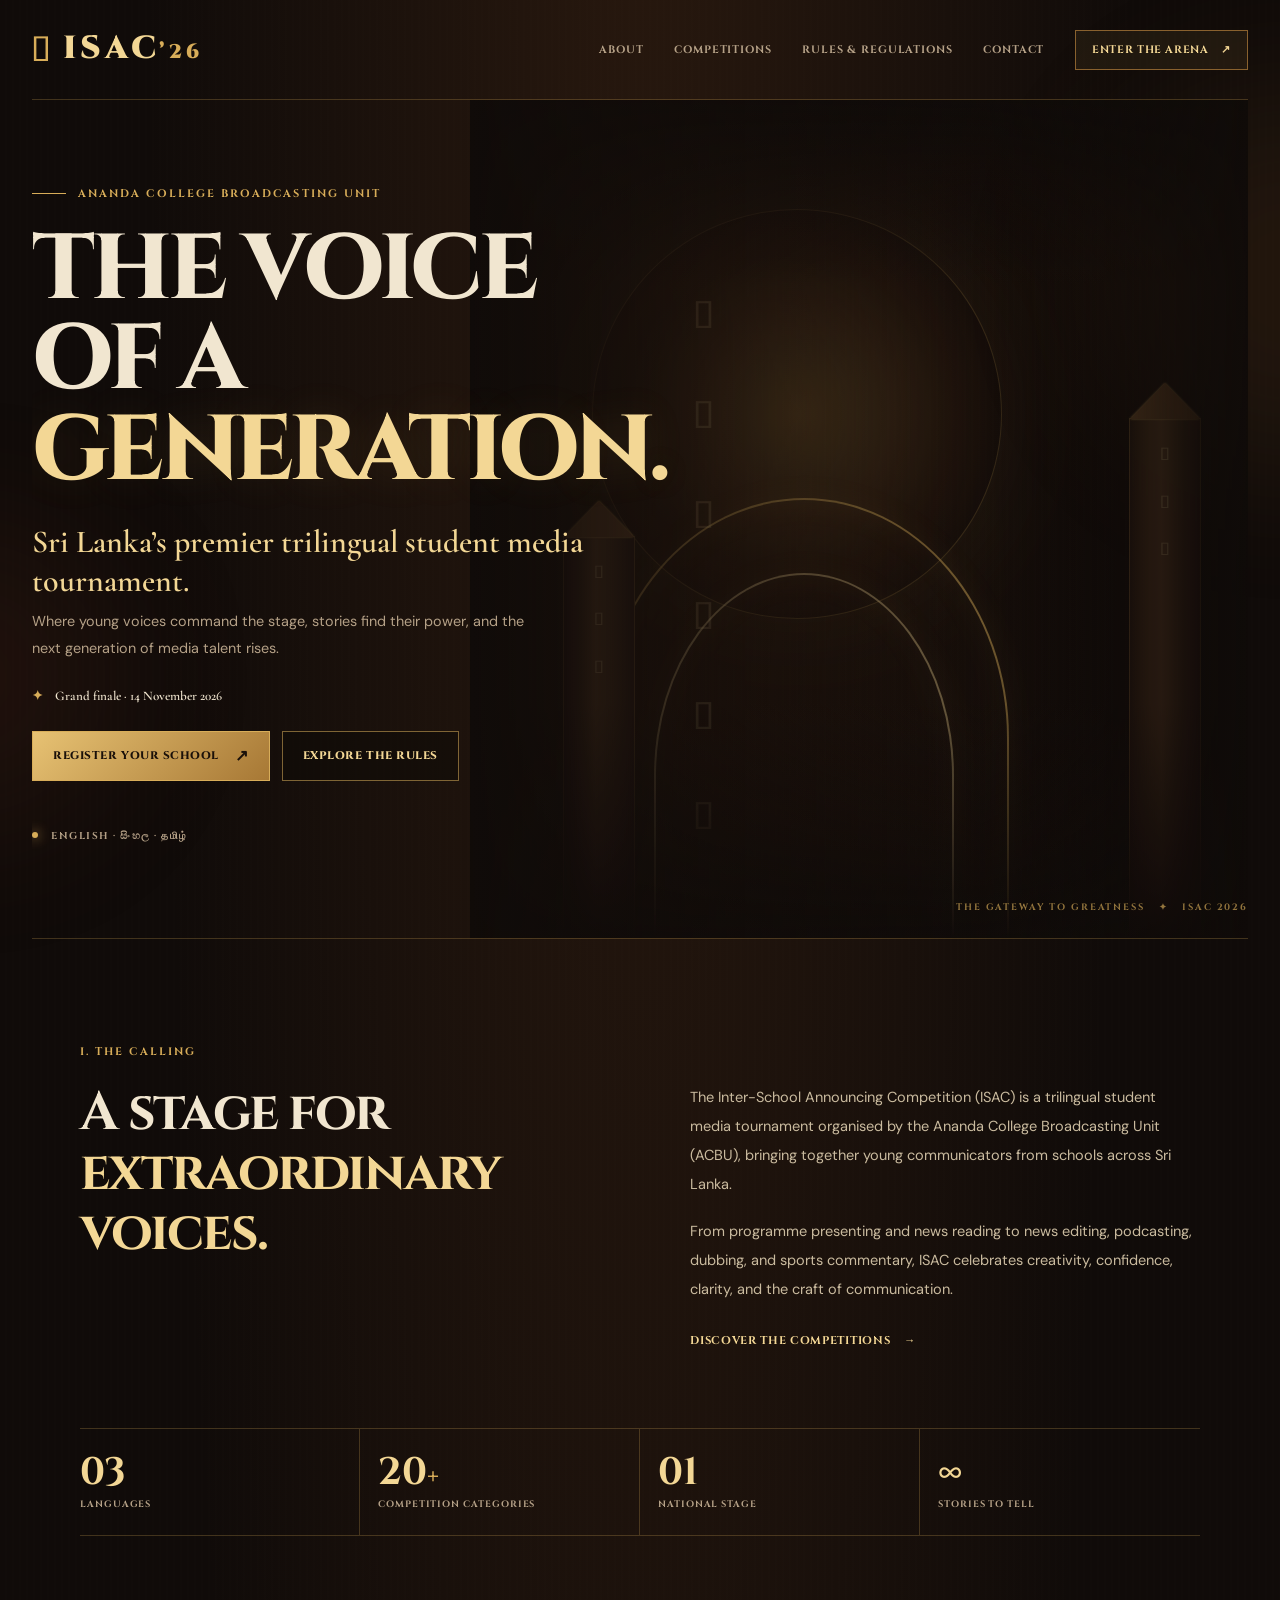
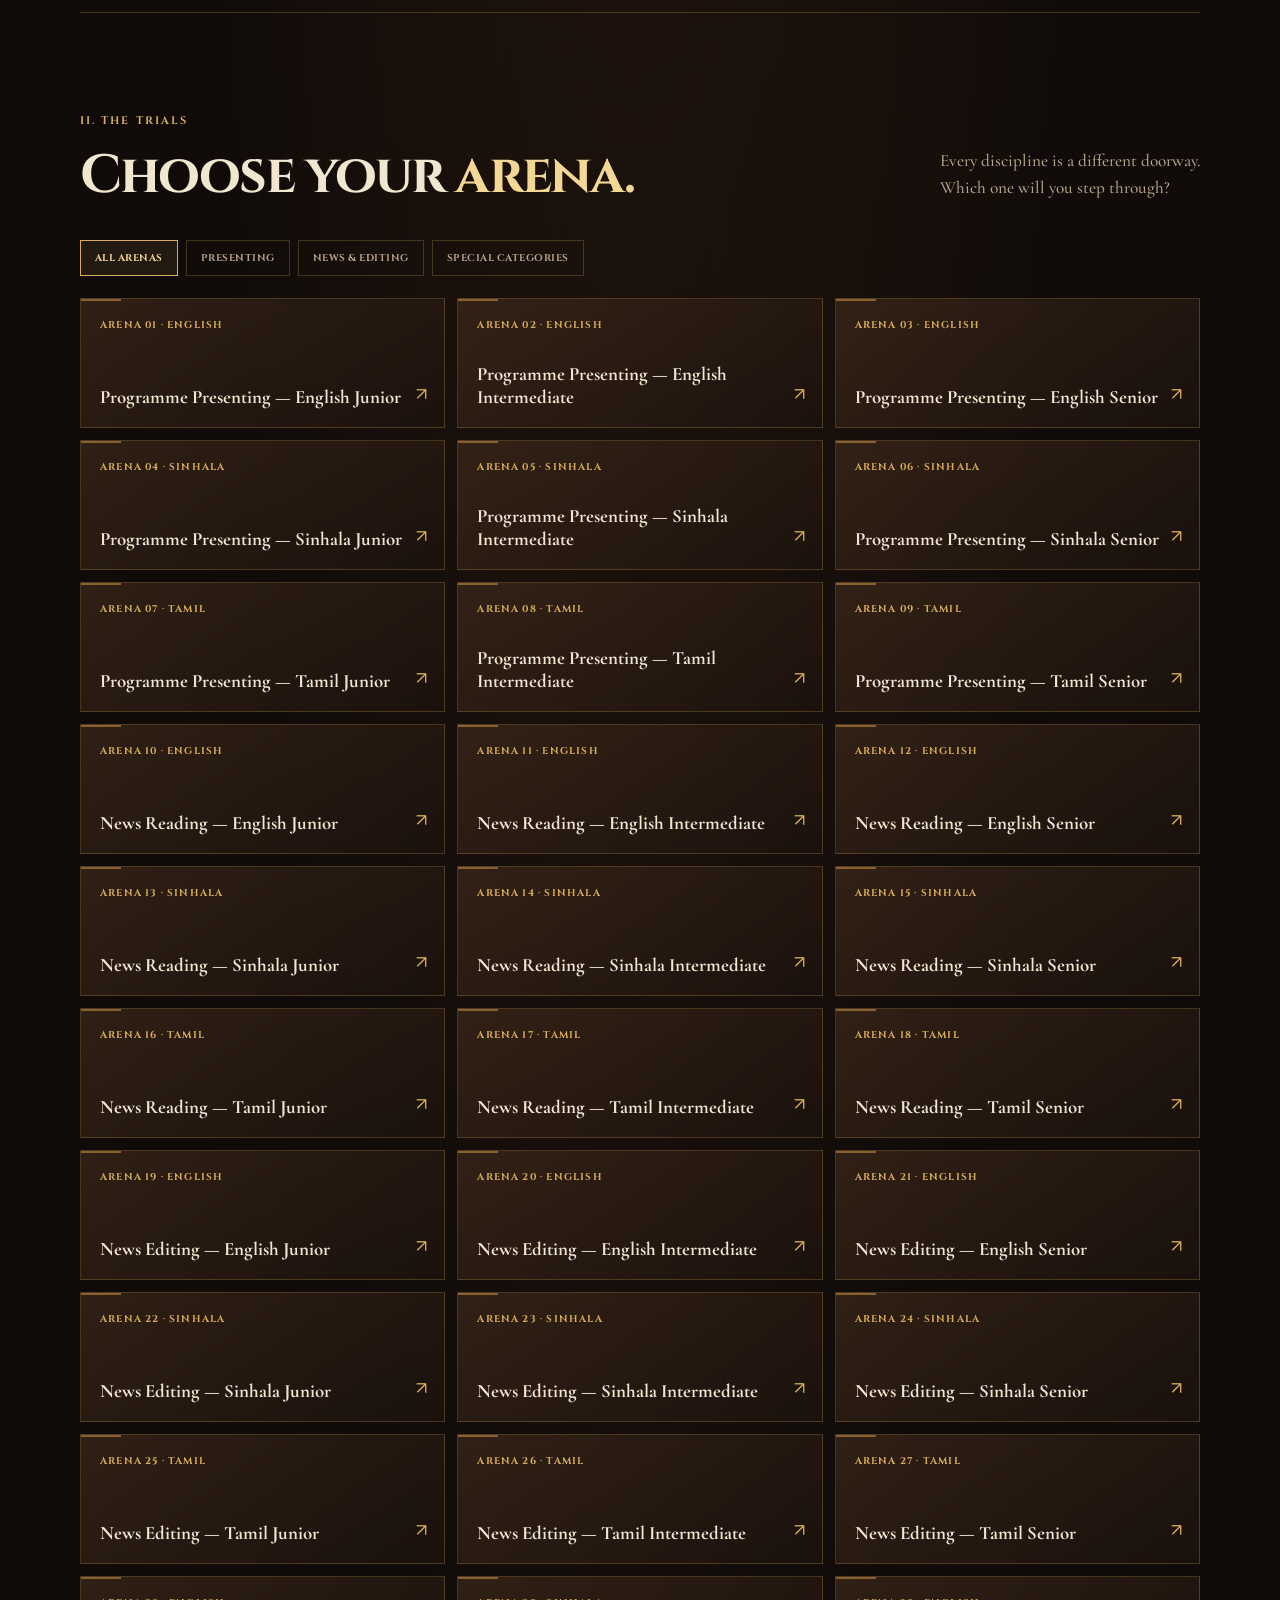
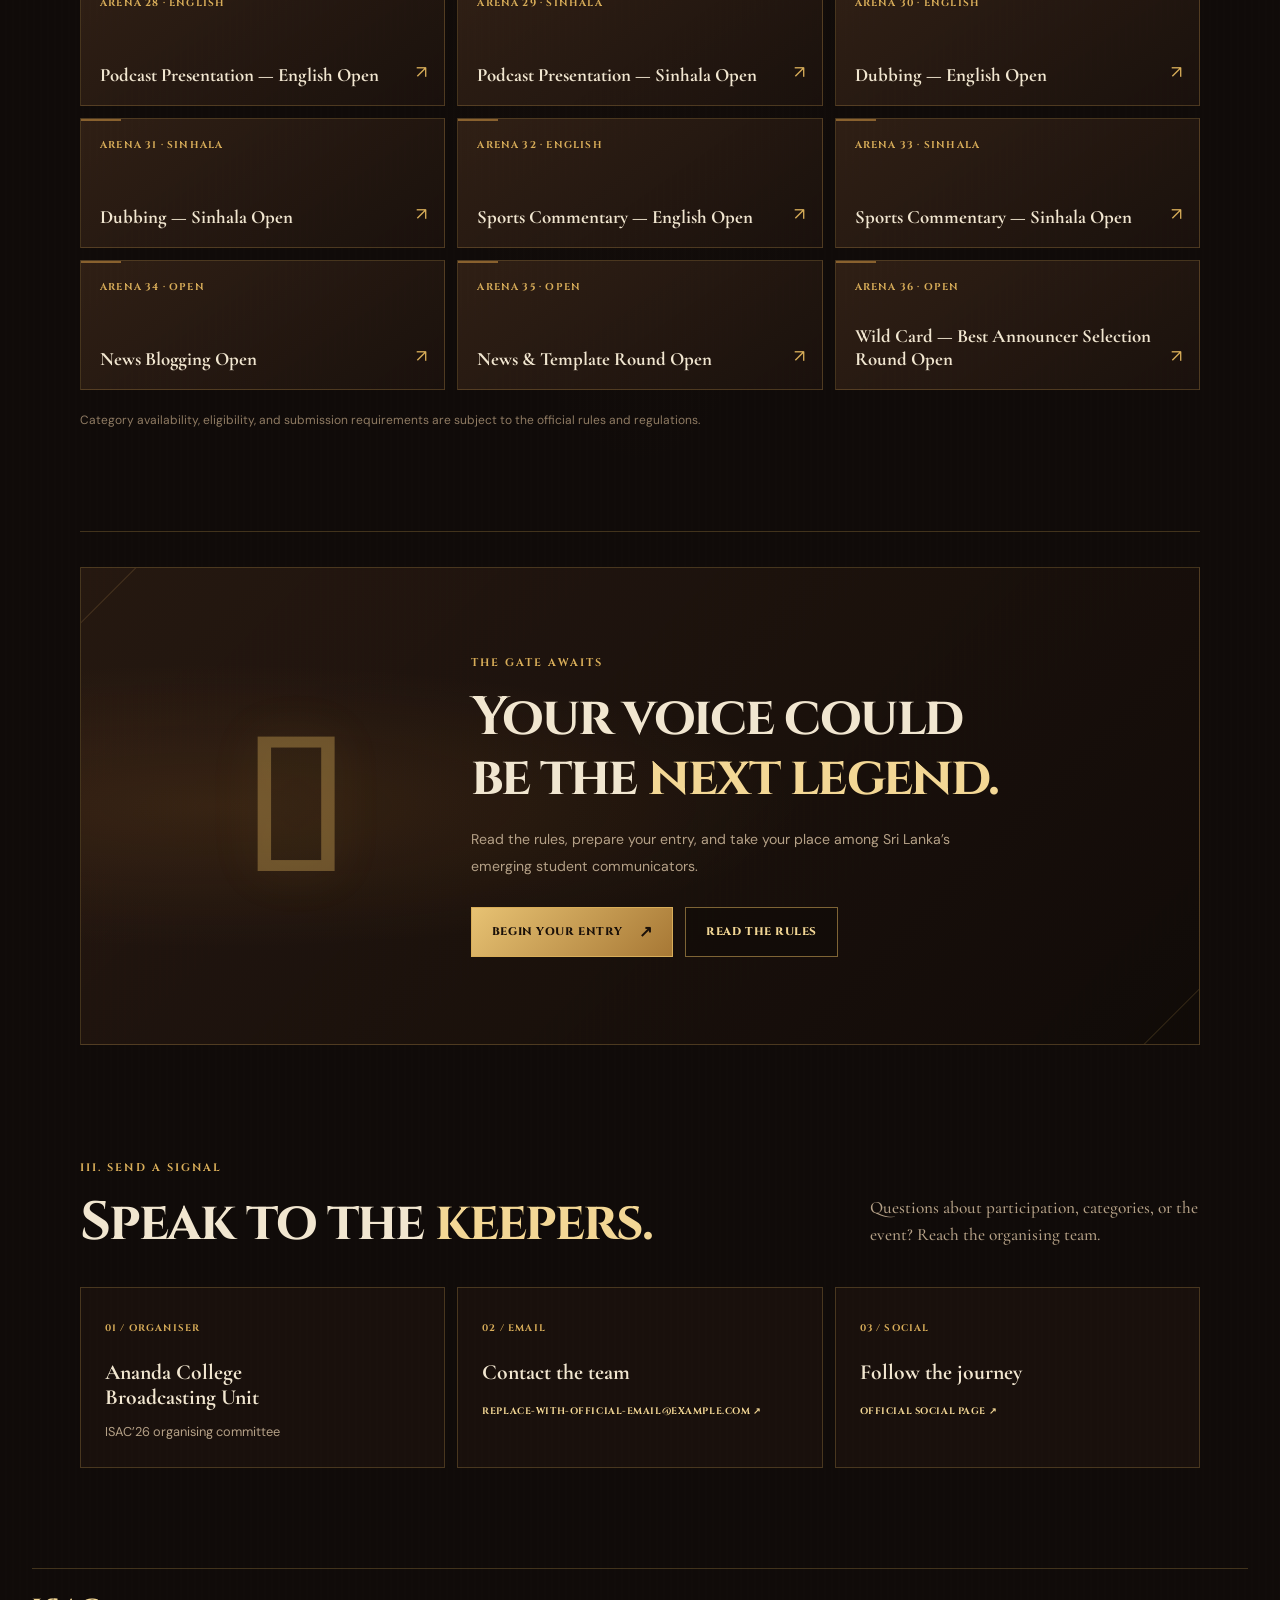
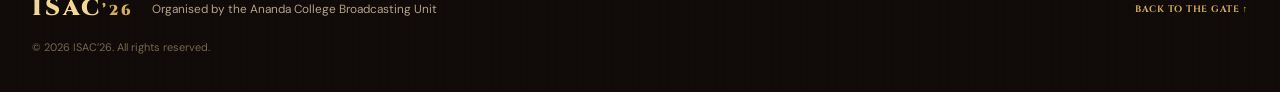
==== index.html @ d2444d07 "Add files via upload" ====
<!DOCTYPE html>
<html lang="en">
<head>
  <meta charset="UTF-8">
  <meta name="viewport" content="width=device-width, initial-scale=1">
  <meta name="theme-color" content="#100b09">
  <meta name="description" content="ISAC’26 — Sri Lanka's premier trilingual student media tournament, organised by the Ananda College Broadcasting Unit.">
  <title>ISAC’26 | Inter-School Announcing Competition</title>
  <link rel="preconnect" href="https://fonts.googleapis.com">
  <link rel="preconnect" href="https://fonts.gstatic.com" crossorigin>
  <link href="https://fonts.googleapis.com/css2?family=Cinzel:wght@400;500;600;700;800;900&family=Cormorant+Garamond:wght@400;500;600;700&family=DM+Sans:wght@400;500;600;700&display=swap" rel="stylesheet">
  <link rel="stylesheet" href="style.css">
</head>
<body>
  <div class="ambient ambient-one" aria-hidden="true"></div>
  <div class="ambient ambient-two" aria-hidden="true"></div>
  <header class="site-header">
    <a class="brand" href="#home" aria-label="ISAC home">
      <span class="brand-mark">𓂀</span>
      <span class="brand-name">ISAC<span>’26</span></span>
    </a>
    <button class="menu-toggle" id="menuToggle" aria-label="Toggle navigation" aria-expanded="false">
      <span></span><span></span><span></span>
    </button>
    <nav class="nav-links" id="navLinks" aria-label="Main navigation">
      <a href="#about">About</a>
      <a href="#competitions">Competitions</a>
      <a href="rules.html">Rules &amp; Regulations</a>
      <a href="#contact">Contact</a>
      <button class="nav-register" data-open-auth="register">Enter the Arena <span>↗</span></button>
    </nav>
  </header>

  <main>
    <section class="hero" id="home">
      <div class="hero-art" aria-hidden="true">
        <div class="sun-disc"></div>
        <div class="portal portal-outer"></div>
        <div class="portal portal-inner"></div>
        <div class="obelisk obelisk-left"></div>
        <div class="obelisk obelisk-right"></div>
        <div class="hieroglyphs">𓋹 𓆣 𓂀 𓊹 𓃭 𓆣</div>
      </div>
      <div class="hero-content">
        <p class="eyebrow"><span class="eyebrow-line"></span> ANANDA COLLEGE BROADCASTING UNIT</p>
        <h1>THE VOICE<br>OF A <em>GENERATION.</em></h1>
        <p class="hero-subtitle">Sri Lanka’s premier trilingual student media tournament.</p>
        <p class="hero-description">Where young voices command the stage, stories find their power, and the next generation of media talent rises.</p>
        <div class="hero-meta">
          <span class="meta-symbol">✦</span>
          <span id="eventDate">Grand finale · 14 November 2026</span>
        </div>
        <div class="hero-actions">
          <button class="button button-gold" data-open-auth="register">Register your school <span>↗</span></button>
          <a class="button button-outline" href="rules.html">Explore the rules</a>
        </div>
        <div class="hero-footnote"><span class="live-dot"></span> ENGLISH · සිංහල · தமிழ்</div>
      </div>
      <div class="hero-caption" aria-hidden="true">THE GATEWAY TO GREATNESS <span>✦</span> ISAC 2026</div>
    </section>

    <section class="intro section-wrap" id="about">
      <div class="section-kicker">I. THE CALLING</div>
      <div class="intro-grid">
        <div>
          <h2>A stage for<br><em>extraordinary voices.</em></h2>
        </div>
        <div class="intro-copy">
          <p> The Inter-School Announcing Competition (ISAC) is a trilingual student media tournament organised by the Ananda College Broadcasting Unit (ACBU), bringing together young communicators from schools across Sri Lanka.</p>
          <p>From programme presenting and news reading to news editing, podcasting, dubbing, and sports commentary, ISAC celebrates creativity, confidence, clarity, and the craft of communication.</p>
          <a class="text-link" href="#competitions">Discover the competitions <span>→</span></a>
        </div>
      </div>
      <div class="stats-row">
        <div class="stat"><strong>03</strong><span>LANGUAGES</span></div>
        <div class="stat"><strong>20<span>+</span></strong><span>COMPETITION CATEGORIES</span></div>
        <div class="stat"><strong>01</strong><span>NATIONAL STAGE</span></div>
        <div class="stat"><strong>∞</strong><span>STORIES TO TELL</span></div>
      </div>
    </section>

    <section class="competitions section-wrap" id="competitions">
      <div class="section-heading">
        <div>
          <div class="section-kicker">II. THE TRIALS</div>
          <h2>Choose your <em>arena.</em></h2>
        </div>
        <p>Every discipline is a different doorway.<br>Which one will you step through?</p>
      </div>
      <div class="filter-row" role="group" aria-label="Filter competitions">
        <button class="filter-button active" data-filter="all">All arenas</button>
        <button class="filter-button" data-filter="presenting">Presenting</button>
        <button class="filter-button" data-filter="news">News &amp; Editing</button>
        <button class="filter-button" data-filter="special">Special categories</button>
      </div>
      <div class="competition-grid" id="competitionGrid"></div>
      <p class="category-note">Category availability, eligibility, and submission requirements are subject to the official rules and regulations.</p>
    </section>

    <section class="callout section-wrap">
      <div class="callout-frame">
        <div class="callout-symbol" aria-hidden="true">𓂀</div>
        <div class="callout-copy">
          <div class="section-kicker">THE GATE AWAITS</div>
          <h2>Your voice could<br>be the <em>next legend.</em></h2>
          <p>Read the rules, prepare your entry, and take your place among Sri Lanka’s emerging student communicators.</p>
          <div class="hero-actions">
            <button class="button button-gold" data-open-auth="register">Begin your entry <span>↗</span></button>
            <a class="button button-outline" href="rules.html">Read the rules</a>
          </div>
        </div>
      </div>
    </section>

    <section class="contact section-wrap" id="contact">
      <div class="section-heading">
        <div>
          <div class="section-kicker">III. SEND A SIGNAL</div>
          <h2>Speak to the <em>keepers.</em></h2>
        </div>
        <p>Questions about participation, categories, or the event? Reach the organising team.</p>
      </div>
      <div class="contact-grid">
        <div class="contact-card">
          <span class="contact-index">01 / ORGANISER</span>
          <h3>Ananda College<br>Broadcasting Unit</h3>
          <p>ISAC’26 organising committee</p>
        </div>
        <div class="contact-card">
          <span class="contact-index">02 / EMAIL</span>
          <h3 id="contactEmailTitle">Contact the team</h3>
          <a class="text-link" id="contactEmailLink" href="mailto:replace-with-official-email@example.com">replace-with-official-email@example.com ↗</a>
        </div>
        <div class="contact-card">
          <span class="contact-index">03 / SOCIAL</span>
          <h3>Follow the journey</h3>
          <a class="text-link" id="socialLink" href="#" target="_blank" rel="noopener">Official social page ↗</a>
        </div>
      </div>
    </section>
  </main>

  <footer class="site-footer">
    <a class="footer-brand" href="#home">ISAC<span>’26</span></a>
    <p>Organised by the Ananda College Broadcasting Unit</p>
    <a href="#home" class="back-top">BACK TO THE GATE ↑</a>
    <small>© <span id="year"></span> ISAC’26. All rights reserved.</small>
  </footer>

  <div class="modal-backdrop" id="authModal" hidden>
    <section class="auth-modal" role="dialog" aria-modal="true" aria-labelledby="authTitle">
      <button class="modal-close" id="closeModal" aria-label="Close dialog">×</button>
      <div class="modal-eye">𓂀</div>
      <p class="section-kicker">THE REGISTRATION GATE</p>
      <h2 id="authTitle">Enter the <em>arena.</em></h2>
      <p class="modal-intro">This is a front-end preview. Connect a registration service before collecting real contestant information.</p>
      <div class="auth-tabs">
        <button class="auth-tab active" data-auth-tab="register">Register interest</button>
        <button class="auth-tab" data-auth-tab="login">Participant login</button>
      </div>
      <form id="authForm">
        <label for="fullName">Full name</label>
        <input id="fullName" name="fullName" autocomplete="name" placeholder="Enter your name" required>
        <label for="email">Email address</label>
        <input id="email" name="email" type="email" autocomplete="email" placeholder="you@example.com" required>
        <div id="registerFields">
          <label for="school">School</label>
          <input id="school" name="school" placeholder="Your school name" required>
          <label for="category">Preferred category</label>
          <select id="category" name="category" required></select>
        </div>
        <button class="button button-gold modal-submit" type="submit" id="authSubmit">Submit interest <span>↗</span></button>
        <p class="form-message" id="formMessage" role="status"></p>
      </form>
      <p class="modal-footnote">No passwords are collected or stored by this demo.</p>
    </section>
  </div>

  <script src="config.js"></script>
  <script src="app.js"></script>
</body>
</html>
---- style.css ----
@import url('https://fonts.googleapis.com/css2?family=Cinzel:wght@400;500;600;700;800;900&family=Cormorant+Garamond:wght@400;500;600;700&family=DM+Sans:wght@400;500;600;700&display=swap');

:root {
  --black: #100b09;
  --black-soft: #17100c;
  --stone: #291a13;
  --stone-light: #3b281c;
  --gold: #d8ad59;
  --gold-light: #f3d795;
  --gold-deep: #89612e;
  --ivory: #f1e6d0;
  --muted: #b5a187;
  --line: rgba(216, 173, 89, .25);
  --serif: "Cormorant Garamond", Georgia, serif;
  --display: "Cinzel", Georgia, serif;
  --sans: "DM Sans", Arial, sans-serif;
}

* { box-sizing: border-box; }
html { scroll-behavior: smooth; scroll-padding-top: 90px; }
body {
  margin: 0; min-width: 320px; overflow-x: hidden;
  color: var(--ivory); background: var(--black);
  font-family: var(--sans); line-height: 1.7;
  background-image:
    radial-gradient(ellipse at 50% -10%, rgba(128, 73, 34, .22), transparent 55%),
    repeating-linear-gradient(90deg, transparent 0 5px, rgba(255,220,150,.012) 6px, transparent 7px);
}
a { color: inherit; }
button, input, select { font: inherit; }
button { cursor: pointer; }
::selection { background: var(--gold); color: var(--black); }
:focus-visible { outline: 2px solid var(--gold-light); outline-offset: 4px; }

.ambient { position: fixed; z-index: -1; pointer-events: none; border-radius: 50%; filter: blur(80px); opacity: .12; }
.ambient-one { width: 380px; height: 380px; background: #a36b30; top: 10%; right: -200px; }
.ambient-two { width: 300px; height: 300px; background: #9a4423; bottom: 8%; left: -180px; }

.site-header {
  width: min(1240px, calc(100% - 64px)); margin: 0 auto; min-height: 100px;
  display: flex; align-items: center; justify-content: space-between; gap: 28px;
  border-bottom: 1px solid var(--line); position: relative; z-index: 10;
}
.brand { display: flex; align-items: center; gap: 13px; text-decoration: none; }
.brand-mark { font-size: 2.2rem; color: var(--gold); line-height: 1; }
.brand-name, .footer-brand { font: 900 2rem/1 var(--display); letter-spacing: .12em; color: var(--gold-light); }
.brand-name span, .footer-brand span { color: var(--gold); font-size: .62em; }
.nav-links { display: flex; align-items: center; gap: clamp(15px, 2.4vw, 32px); }
.nav-links > a {
  text-decoration: none; color: var(--muted); font: 700 .67rem var(--display);
  text-transform: uppercase; letter-spacing: .08em; transition: color .2s;
}
.nav-links > a:hover { color: var(--gold-light); }
.nav-register {
  padding: 12px 16px; border: 1px solid var(--gold-deep); color: var(--gold-light);
  background: rgba(216,173,89,.08); font: 700 .67rem var(--display); text-transform: uppercase;
  letter-spacing: .06em; transition: background .2s, border-color .2s;
}
.nav-register span { padding-left: 9px; }
.nav-register:hover { background: rgba(216,173,89,.18); border-color: var(--gold); }
.menu-toggle { display: none; }

.hero {
  min-height: 690px; width: min(1240px, calc(100% - 64px)); margin: 0 auto;
  position: relative; display: flex; align-items: center; isolation: isolate;
  border-bottom: 1px solid var(--line); overflow: hidden;
}
.hero-content { position: relative; z-index: 2; width: min(650px, 65%); padding: 86px 0 95px; }
.eyebrow, .section-kicker {
  color: var(--gold); font: 700 .68rem var(--display); letter-spacing: .19em; text-transform: uppercase;
}
.eyebrow { display: flex; align-items: center; gap: 12px; margin: 0 0 24px; }
.eyebrow-line { display: inline-block; width: 34px; height: 1px; background: var(--gold); }
.hero h1 { margin: 0; color: var(--ivory); font: 800 clamp(3rem, 7.2vw, 6.5rem)/.98 var(--display); letter-spacing: -.045em; }
h1 em, h2 em { color: var(--gold-light); font-style: normal; }
.hero h1 em { text-shadow: 0 0 40px rgba(216,173,89,.12); }
.hero-subtitle { margin: 26px 0 8px; max-width: 580px; color: var(--gold-light); font: 600 clamp(1.35rem, 2.7vw, 2rem)/1.22 var(--serif); }
.hero-description { margin: 0; max-width: 520px; color: var(--muted); font-size: .9rem; line-height: 1.9; }
.hero-meta { margin-top: 25px; color: var(--ivory); font: 600 .82rem var(--serif); }
.meta-symbol { color: var(--gold); margin-right: 9px; }
.hero-actions { display: flex; flex-wrap: wrap; gap: 12px; margin-top: 27px; }
.button {
  display: inline-flex; align-items: center; justify-content: center; gap: 16px;
  min-height: 48px; padding: 13px 20px; text-decoration: none;
  font: 800 .69rem var(--display); letter-spacing: .05em; text-transform: uppercase;
  border: 1px solid var(--gold); transition: transform .2s, box-shadow .2s, background .2s;
}
.button span { font-size: 1rem; }
.button:hover { transform: translateY(-2px); box-shadow: 0 9px 28px rgba(0,0,0,.25); }
.button-gold { background: linear-gradient(135deg, #e7c273, #a77835); color: #1a1009; }
.button-gold:hover { background: linear-gradient(135deg, #f6dfa0, #c39245); }
.button-outline { background: rgba(16,11,9,.55); color: var(--gold-light); border-color: rgba(216,173,89,.55); }
.button-outline:hover { background: rgba(216,173,89,.12); }
.hero-footnote { margin-top: 48px; color: var(--muted); font: 700 .62rem var(--display); letter-spacing: .15em; }
.live-dot { display: inline-block; width: 6px; height: 6px; margin: 0 10px 1px 0; border-radius: 50%; background: var(--gold); box-shadow: 0 0 12px var(--gold); }

.hero-art { position: absolute; z-index: -1; inset: 0 0 0 36%; overflow: hidden; opacity: .92; }
.hero-art::before {
  content: ""; position: absolute; inset: 0;
  background: linear-gradient(90deg, var(--black) 0%, rgba(16,11,9,.82) 12%, rgba(16,11,9,.08) 66%, var(--black) 100%),
    linear-gradient(0deg, var(--black) 0%, transparent 28%, transparent 78%, var(--black) 100%);
  z-index: 3;
}
.sun-disc {
  position: absolute; width: min(36vw, 410px); aspect-ratio: 1; border-radius: 50%;
  top: 13%; left: 42%; transform: translateX(-50%);
  background: radial-gradient(circle, rgba(225,175,82,.24), rgba(140,77,31,.07) 55%, transparent 70%);
  border: 1px solid rgba(216,173,89,.2); box-shadow: 0 0 100px rgba(216,173,89,.08);
}
.portal {
  position: absolute; left: 43%; transform: translateX(-50%);
  border: 2px solid rgba(216,173,89,.55); border-bottom: 0;
  border-radius: 50% 50% 0 0; box-shadow: inset 0 0 35px rgba(216,173,89,.05), 0 0 30px rgba(216,173,89,.07);
}
.portal-outer { width: min(35vw, 410px); height: 480px; bottom: -40px; }
.portal-inner { width: min(26vw, 300px); height: 405px; bottom: -40px; border-color: rgba(243,215,149,.45); }
.obelisk { position: absolute; bottom: 0; width: 72px; height: 58%; background: linear-gradient(90deg, #281910, #634329 45%, #2c1c12); border: 1px solid rgba(216,173,89,.28); }
.obelisk::before { content: ""; position: absolute; top: -36px; left: 0; border-left: 35px solid transparent; border-right: 35px solid transparent; border-bottom: 36px solid #6a4828; filter: drop-shadow(0 0 1px var(--gold)); }
.obelisk::after { content: "𓂀\A 𓋹\A 𓆣"; white-space: pre; text-align: center; line-height: 2.7; color: rgba(243,215,149,.42); font-size: 1.1rem; position: absolute; inset: 12px 0; }
.obelisk-left { left: 12%; height: 48%; }
.obelisk-right { right: 6%; height: 62%; }
.hieroglyphs { position: absolute; bottom: 9%; left: 26%; color: rgba(243,215,149,.22); font-size: clamp(1.5rem, 3vw, 2.6rem); letter-spacing: .55em; writing-mode: vertical-rl; }
.hero-caption { position: absolute; right: 0; bottom: 25px; color: rgba(216,173,89,.65); font: 700 .58rem var(--display); letter-spacing: .2em; }
.hero-caption span { padding: 0 10px; }

.section-wrap { width: min(1120px, calc(100% - 64px)); margin: 0 auto; }
.intro { padding-top: 105px; padding-bottom: 76px; border-bottom: 1px solid var(--line); }
.section-kicker { margin-bottom: 24px; }
.intro-grid { display: grid; grid-template-columns: 1fr 1fr; gap: 9%; align-items: start; }
h2 { margin: 0; font: 700 clamp(2.25rem, 4.2vw, 4rem)/1.12 var(--display); letter-spacing: -.035em; }
.intro-copy p { margin: 0 0 18px; color: #cabb9f; font-size: .91rem; line-height: 2; }
.text-link { display: inline-block; margin-top: 10px; color: var(--gold-light); font: 700 .7rem var(--display); letter-spacing: .06em; text-decoration: none; text-transform: uppercase; }
.text-link span { margin-left: 10px; transition: margin .2s; }
.text-link:hover span { margin-left: 16px; }
.stats-row { display: grid; grid-template-columns: repeat(4, 1fr); margin-top: 76px; border-top: 1px solid var(--line); border-bottom: 1px solid var(--line); }
.stat { padding: 25px 18px; border-right: 1px solid var(--line); display: flex; flex-direction: column; gap: 6px; }
.stat:first-child { padding-left: 0; }
.stat:last-child { border-right: 0; }
.stat strong { color: var(--gold-light); font: 700 clamp(1.8rem, 3vw, 2.7rem)/1 var(--display); }
.stat strong span { color: var(--gold); font-size: .65em; }
.stat > span { color: var(--muted); font: 700 .58rem var(--display); letter-spacing: .1em; }

.competitions { padding-top: 100px; padding-bottom: 100px; border-bottom: 1px solid var(--line); }
.section-heading { display: flex; align-items: end; justify-content: space-between; gap: 30px; margin-bottom: 34px; }
.section-heading .section-kicker { margin-bottom: 18px; }
.section-heading > p { margin: 0 0 5px; max-width: 330px; color: var(--muted); font: 500 1.08rem/1.55 var(--serif); }
.filter-row { display: flex; flex-wrap: wrap; gap: 8px; margin-bottom: 22px; }
.filter-button { padding: 10px 14px; border: 1px solid var(--line); background: transparent; color: var(--muted); font: 700 .62rem var(--display); text-transform: uppercase; letter-spacing: .05em; }
.filter-button:hover, .filter-button.active { border-color: var(--gold); color: var(--gold-light); background: rgba(216,173,89,.09); }
.competition-grid { display: grid; grid-template-columns: repeat(3, minmax(0, 1fr)); gap: 12px; }
.competition-card {
  min-height: 130px; padding: 19px; position: relative; display: flex; flex-direction: column; justify-content: space-between;
  border: 1px solid rgba(216,173,89,.22); background: linear-gradient(145deg, rgba(73,48,31,.56), rgba(29,19,14,.76));
  text-align: left; overflow: hidden; transition: transform .25s, border-color .25s, background .25s;
}
.competition-card::before { content: ""; position: absolute; top: 0; left: 0; width: 40px; height: 2px; background: var(--gold-deep); transition: width .25s; }
.competition-card:hover { transform: translateY(-4px); border-color: var(--gold); background: linear-gradient(145deg, rgba(99,66,39,.65), rgba(35,23,16,.94)); }
.competition-card:hover::before { width: 100%; }
.card-number { color: var(--gold); font: 700 .62rem var(--display); letter-spacing: .12em; }
.card-title { margin-top: 20px; color: var(--ivory); font: 700 1.18rem/1.2 var(--serif); }
.card-arrow { position: absolute; right: 17px; bottom: 17px; color: var(--gold); font-size: 1.1rem; }
.category-note { margin: 20px 0 0; color: #8f7b63; font-size: .75rem; }

.callout { padding-top: 35px; padding-bottom: 100px; }
.callout-frame { min-height: 360px; padding: clamp(30px, 6vw, 75px); display: grid; grid-template-columns: .6fr 1.4fr; gap: 35px; align-items: center; border: 1px solid var(--line); position: relative; overflow: hidden; background: radial-gradient(ellipse at 12% 50%, rgba(151,96,41,.19), transparent 42%), linear-gradient(135deg, rgba(47,30,20,.7), rgba(17,11,8,.9)); }
.callout-frame::before, .callout-frame::after { content: ""; position: absolute; width: 130px; height: 130px; border: 1px solid rgba(216,173,89,.18); transform: rotate(45deg); }
.callout-frame::before { top: -85px; left: -85px; }
.callout-frame::after { bottom: -85px; right: -85px; }
.callout-symbol { color: rgba(216,173,89,.38); font-size: clamp(6rem, 16vw, 12rem); text-align: center; text-shadow: 0 0 50px rgba(216,173,89,.12); }
.callout-copy { position: relative; z-index: 1; }
.callout-copy .section-kicker { margin-bottom: 18px; }
.callout-copy p { max-width: 520px; margin: 18px 0 0; color: var(--muted); font-size: .88rem; line-height: 1.9; }

.contact { padding-top: 15px; padding-bottom: 100px; }
.contact-grid { display: grid; grid-template-columns: repeat(3, minmax(0, 1fr)); gap: 12px; }
.contact-card { min-height: 175px; padding: 24px; border: 1px solid var(--line); background: rgba(42,27,18,.4); }
.contact-index { color: var(--gold); font: 700 .6rem var(--display); letter-spacing: .12em; }
.contact-card h3 { margin: 20px 0 10px; color: var(--ivory); font: 700 1.35rem/1.2 var(--serif); }
.contact-card p { margin: 0; color: var(--muted); font-size: .8rem; }
.contact-card .text-link { overflow-wrap: anywhere; font-size: .59rem; }

.site-footer { width: min(1240px, calc(100% - 64px)); margin: 0 auto; padding: 28px 0 35px; border-top: 1px solid var(--line); display: grid; grid-template-columns: auto 1fr auto; gap: 18px; align-items: center; }
.footer-brand { font-size: 1.45rem; text-decoration: none; }
.site-footer p { margin: 0; color: var(--muted); font-size: .74rem; }
.back-top { color: var(--gold); font: 700 .58rem var(--display); letter-spacing: .08em; text-decoration: none; }
.site-footer small { grid-column: 1 / -1; color: #776651; font-size: .68rem; }

.modal-backdrop { position: fixed; inset: 0; z-index: 100; display: grid; place-items: center; padding: 20px; background: rgba(5,4,3,.86); backdrop-filter: blur(8px); }
.modal-backdrop[hidden] { display: none; }
.auth-modal { position: relative; width: min(520px, 100%); max-height: 90vh; overflow-y: auto; padding: clamp(25px, 5vw, 44px); border: 1px solid var(--gold-deep); outline: 1px solid rgba(216,173,89,.12); outline-offset: 5px; background: radial-gradient(ellipse at top, rgba(126,77,36,.2), transparent 50%), #19100b; box-shadow: 0 25px 100px #000; }
.modal-close { position: absolute; top: 12px; right: 17px; border: 0; background: transparent; color: var(--gold-light); font-size: 2rem; line-height: 1; }
.modal-eye { color: var(--gold); font-size: 2rem; margin-bottom: 8px; }
.auth-modal .section-kicker { margin-bottom: 10px; }
.auth-modal h2 { font-size: clamp(2rem, 5vw, 2.8rem); }
.modal-intro { margin: 14px 0 20px; color: var(--muted); font-size: .8rem; line-height: 1.8; }
.auth-tabs { display: grid; grid-template-columns: 1fr 1fr; gap: 8px; margin: 22px 0; }
.auth-tab { padding: 11px 8px; border: 1px solid var(--line); background: transparent; color: var(--muted); font: 700 .62rem var(--display); text-transform: uppercase; }
.auth-tab.active { color: var(--gold-light); border-color: var(--gold); background: rgba(216,173,89,.1); }
.auth-modal label { display: block; margin: 14px 0 6px; color: var(--muted); font-size: .75rem; }
.auth-modal input, .auth-modal select { width: 100%; padding: 12px; border: 1px solid var(--line); border-radius: 0; outline: 0; background: #100b09; color: var(--ivory); }
.auth-modal input:focus, .auth-modal select:focus { border-color: var(--gold); }
.modal-submit { width: 100%; margin-top: 22px; }
.form-message { min-height: 1.4em; margin: 12px 0 0; color: var(--gold-light); font-size: .8rem; }
.modal-footnote { margin: 15px 0 0; color: #8f7b63; font-size: .68rem; }

.rules-hero { padding: 90px 0 55px; border-bottom: 1px solid var(--line); }
.rules-hero h1 { margin: 15px 0; font: 800 clamp(2.8rem, 7vw, 5.5rem)/1.05 var(--display); }
.rules-hero p { max-width: 650px; color: var(--muted); }
.rules-content { padding: 55px 0 100px; }
.rules-content h2 { margin: 35px 0 12px; font-size: 1.5rem; }
.rules-content p, .rules-content li { color: #cabb9f; font-size: .9rem; line-height: 1.9; }
.rules-content ul, .rules-content ol { padding-left: 22px; }
.rules-warning { margin-top: 28px; padding: 20px; border-left: 2px solid var(--gold); background: rgba(216,173,89,.07); color: var(--muted); font-size: .85rem; }

@media (max-width: 850px) {
  .site-header, .hero, .site-footer { width: calc(100% - 40px); }
  .section-wrap { width: calc(100% - 40px); }
  .site-header { min-height: 84px; }
  .menu-toggle { display: flex; flex-direction: column; gap: 5px; padding: 10px; border: 1px solid var(--line); background: transparent; }
  .menu-toggle span { display: block; width: 20px; height: 1px; background: var(--gold); }
  .nav-links { display: none; position: absolute; top: calc(100% + 1px); left: 0; right: 0; padding: 22px; flex-direction: column; align-items: stretch; gap: 20px; background: #19100b; border: 1px solid var(--line); }
  .nav-links.open { display: flex; }
  .nav-links > a { font-size: .75rem; }
  .nav-register { align-self: flex-start; }
  .hero { min-height: 630px; }
  .hero-content { width: 80%; }
  .hero-art { left: 22%; opacity: .6; }
  .competition-grid { grid-template-columns: repeat(2, minmax(0, 1fr)); }
  .contact-grid { grid-template-columns: 1fr; }
  .contact-card { min-height: auto; }
  .contact-card h3 { margin-top: 12px; }
}
@media (max-width: 560px) {
  .site-header, .hero, .site-footer { width: calc(100% - 32px); }
  .section-wrap { width: calc(100% - 32px); }
  .brand-name { font-size: 1.65rem; }
  .brand-mark { font-size: 1.8rem; }
  .hero { min-height: 620px; }
  .hero-content { width: 100%; padding: 70px 0 75px; }
  .hero h1 { font-size: clamp(2.65rem, 12vw, 4rem); }
  .hero-description { max-width: 390px; }
  .hero-art { inset: 0 -35% 0 5%; opacity: .38; }
  .hero-caption { font-size: .48rem; }
  .hero-actions { align-items: stretch; flex-direction: column; max-width: 310px; }
  .intro { padding-top: 70px; padding-bottom: 55px; }
  .intro-grid { grid-template-columns: 1fr; gap: 22px; }
  .stats-row { grid-template-columns: repeat(2, 1fr); margin-top: 45px; }
  .stat { border-bottom: 1px solid var(--line); padding: 20px 12px; }
  .stat:first-child { padding-left: 12px; }
  .stat:nth-child(2) { border-right: 0; }
  .stat:nth-child(3), .stat:nth-child(4) { border-bottom: 0; }
  .competitions { padding-top: 70px; padding-bottom: 70px; }
  .section-heading { align-items: flex-start; flex-direction: column; gap: 16px; }
  .section-heading > p { font-size: 1rem; }
  .competition-grid { grid-template-columns: 1fr; }
  .competition-card { min-height: 105px; }
  .callout { padding-bottom: 70px; }
  .callout-frame { grid-template-columns: 1fr; gap: 10px; padding: 28px 22px; }
  .callout-symbol { text-align: left; font-size: 5rem; }
  .contact { padding-bottom: 65px; }
  .site-footer { grid-template-columns: 1fr auto; }
  .site-footer p { grid-column: 1 / -1; grid-row: 2; }
  .back-top { grid-column: 2; grid-row: 1; }
  .site-footer small { grid-row: 3; }
}
@media (prefers-reduced-motion: reduce) {
  *, *::before, *::after { scroll-behavior: auto !important; transition-duration: .01ms !important; }
}
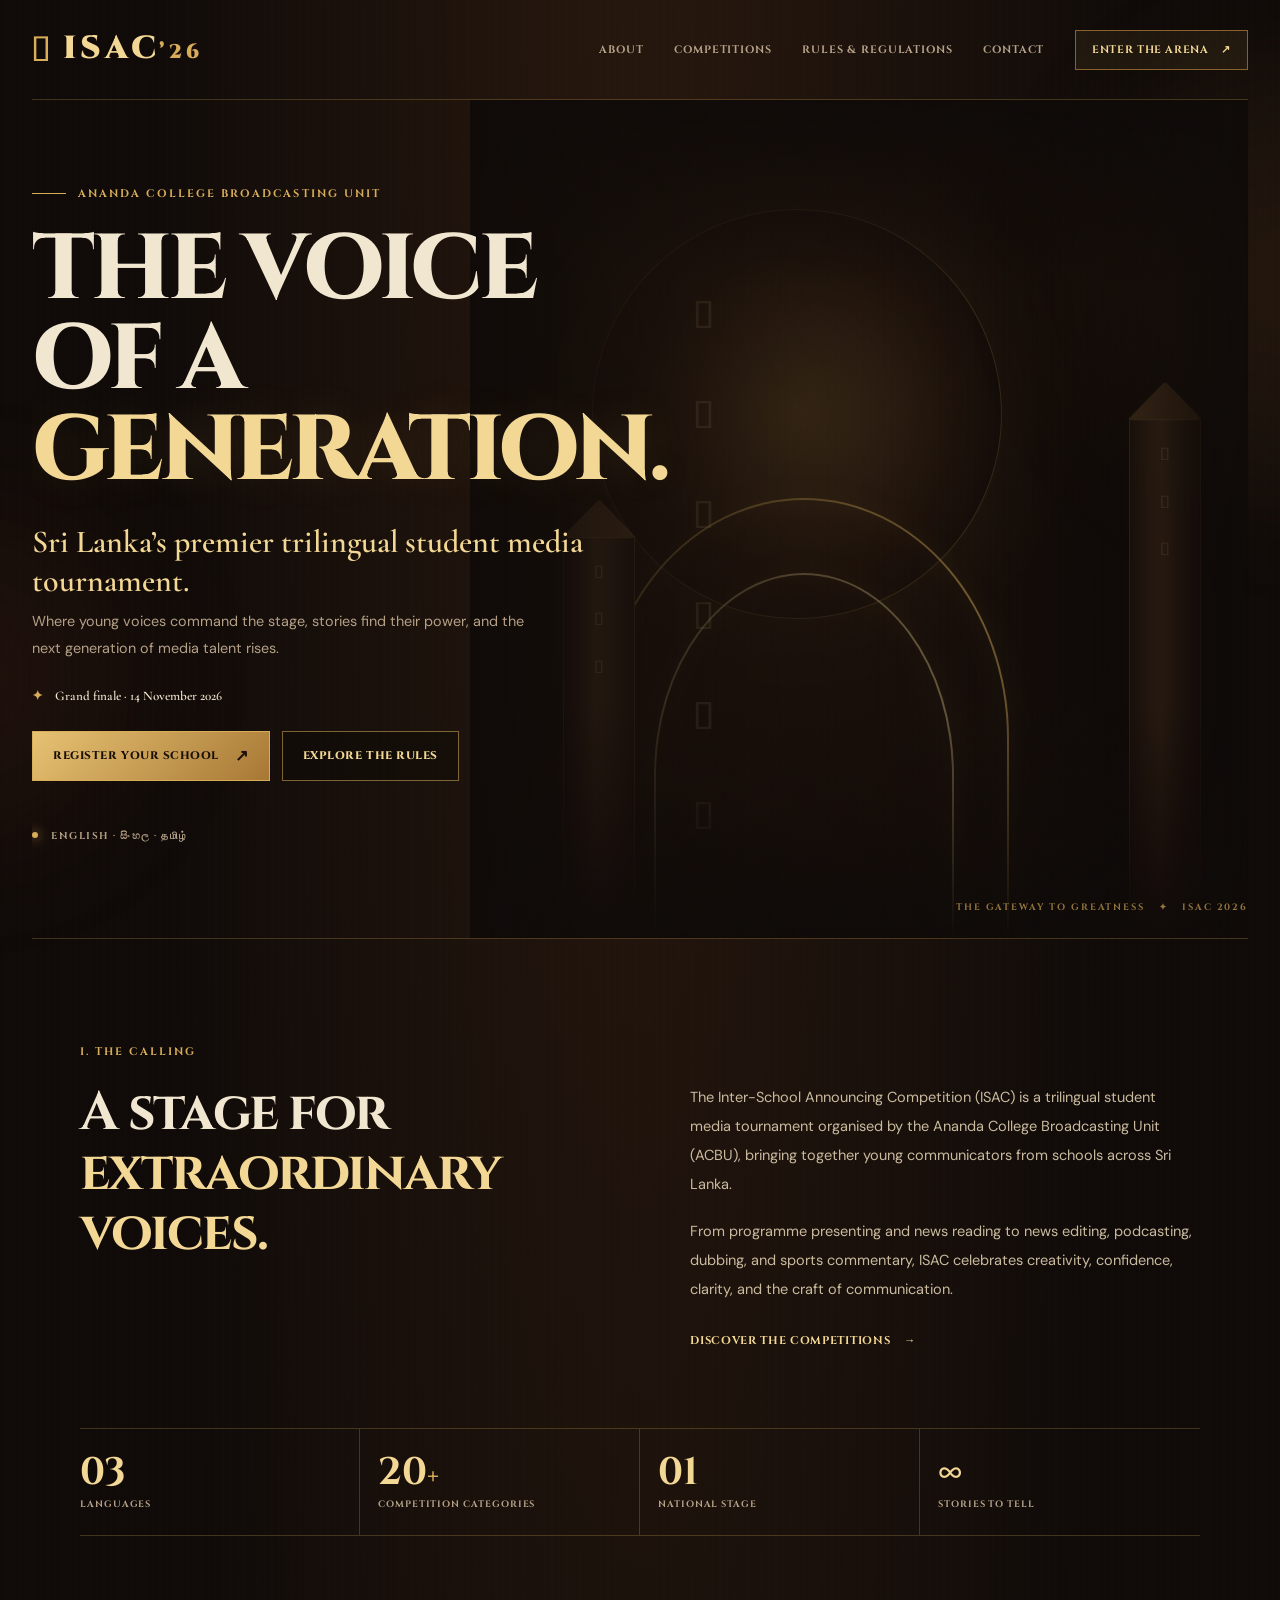
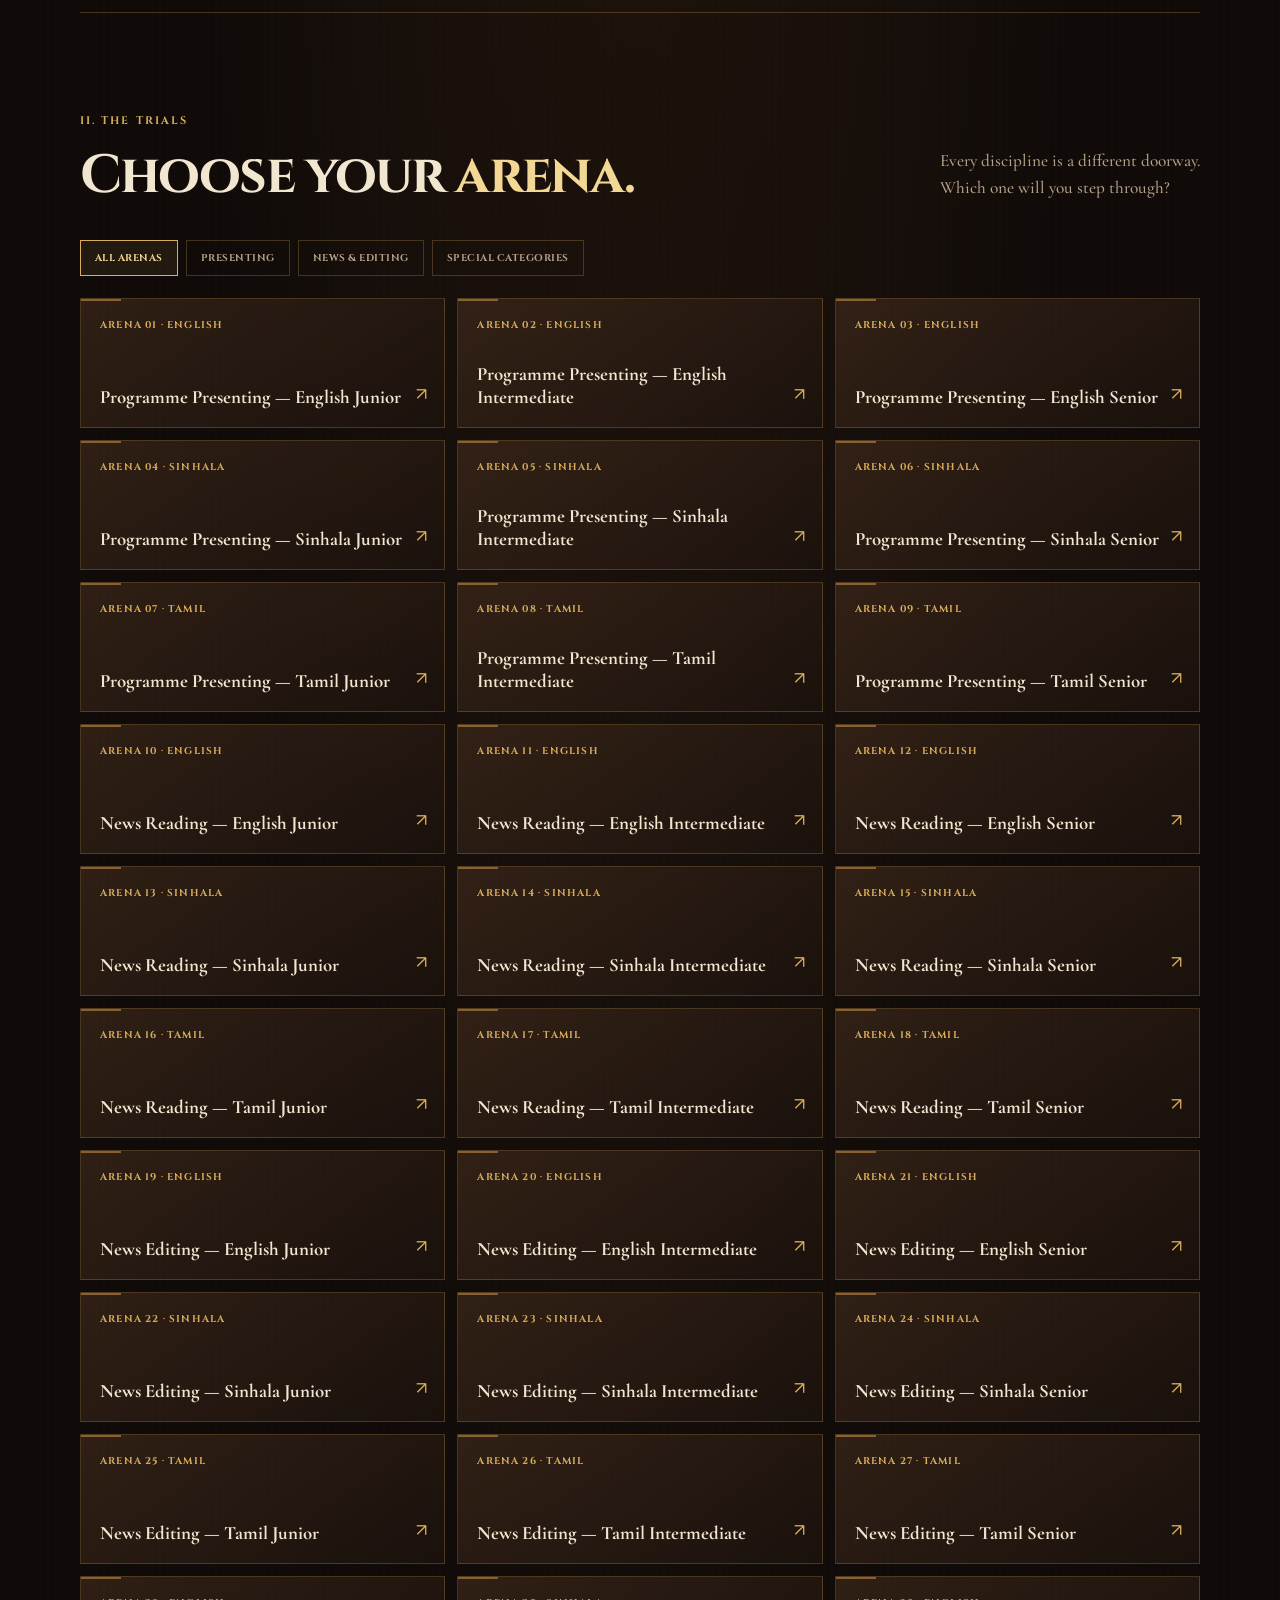
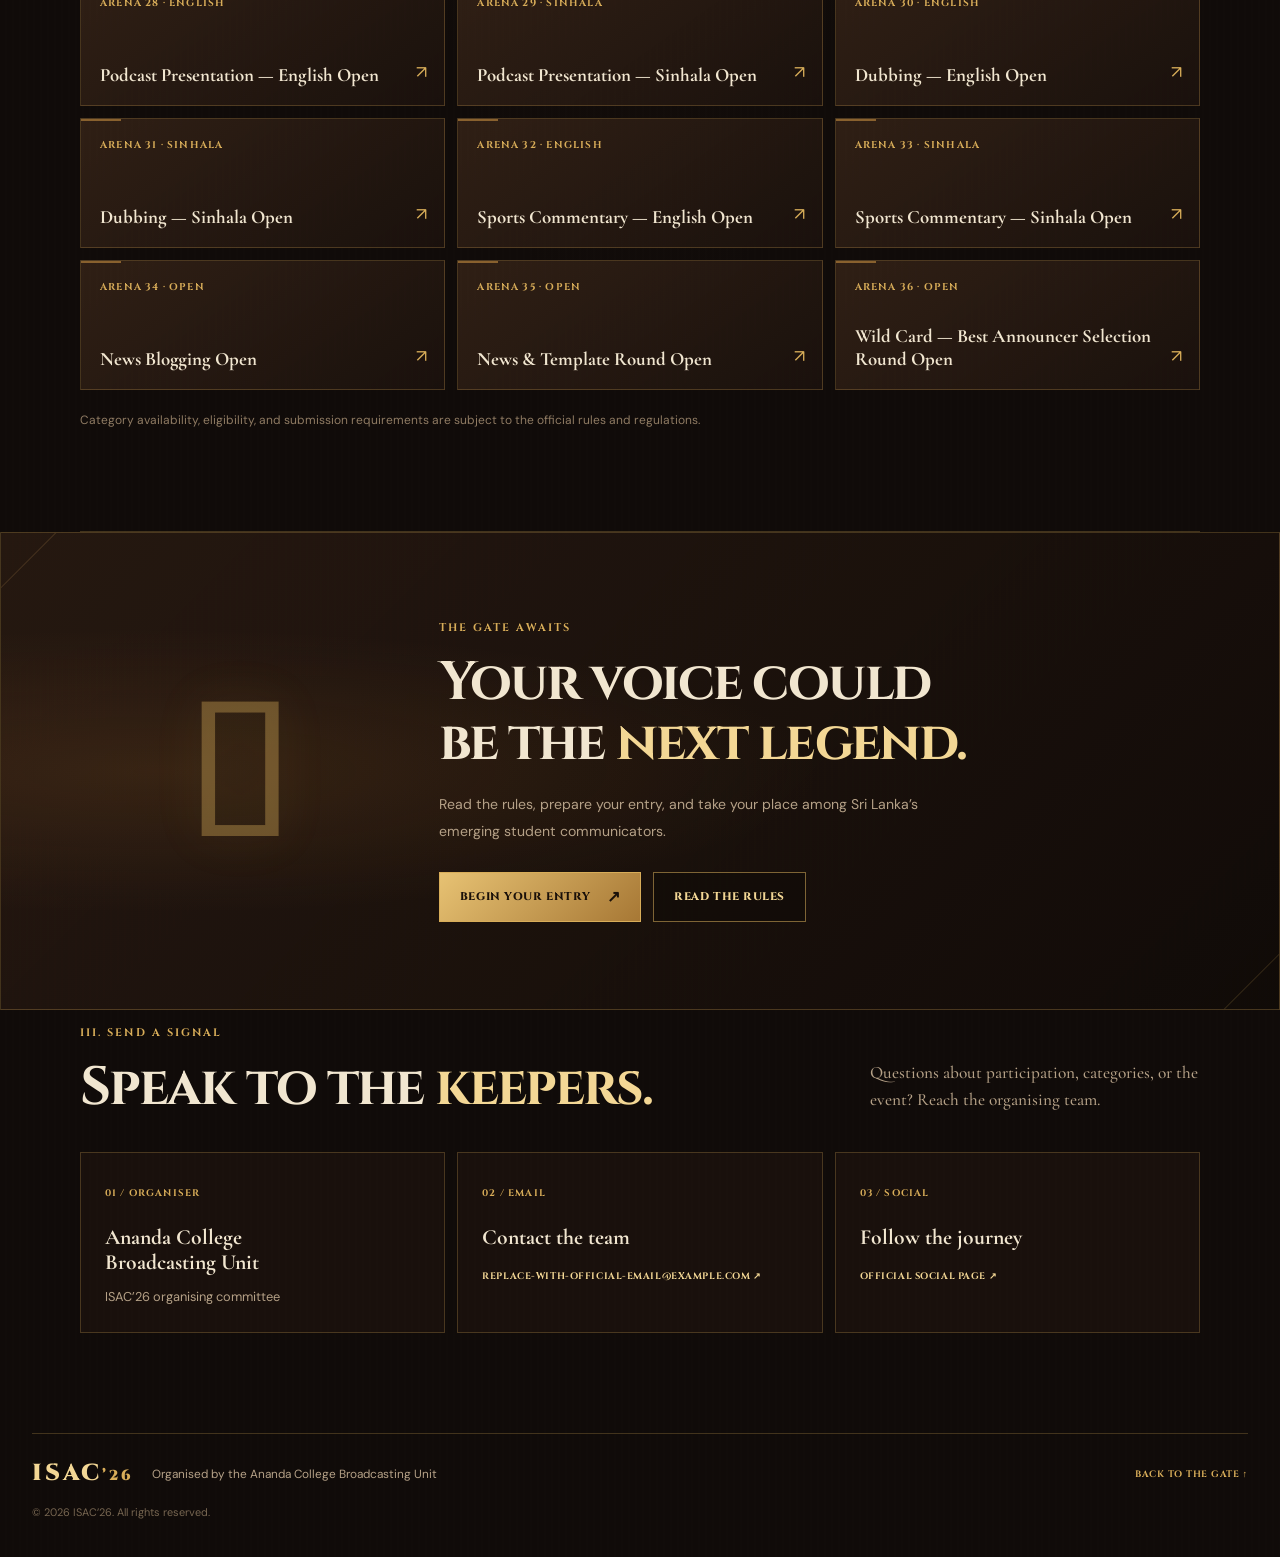
==== commit f4bb1f56: "index.html" ====
--- a/index.html
+++ b/index.html
@@ -97,7 +97,7 @@
       <p class="category-note">Category availability, eligibility, and submission requirements are subject to the official rules and regulations.</p>
     </section>
 
-    <section class="callout section-wrap">
+    <!section class="callout section-wrap">
       <div class="callout-frame">
         <div class="callout-symbol" aria-hidden="true">𓂀</div>
         <div class="callout-copy">
